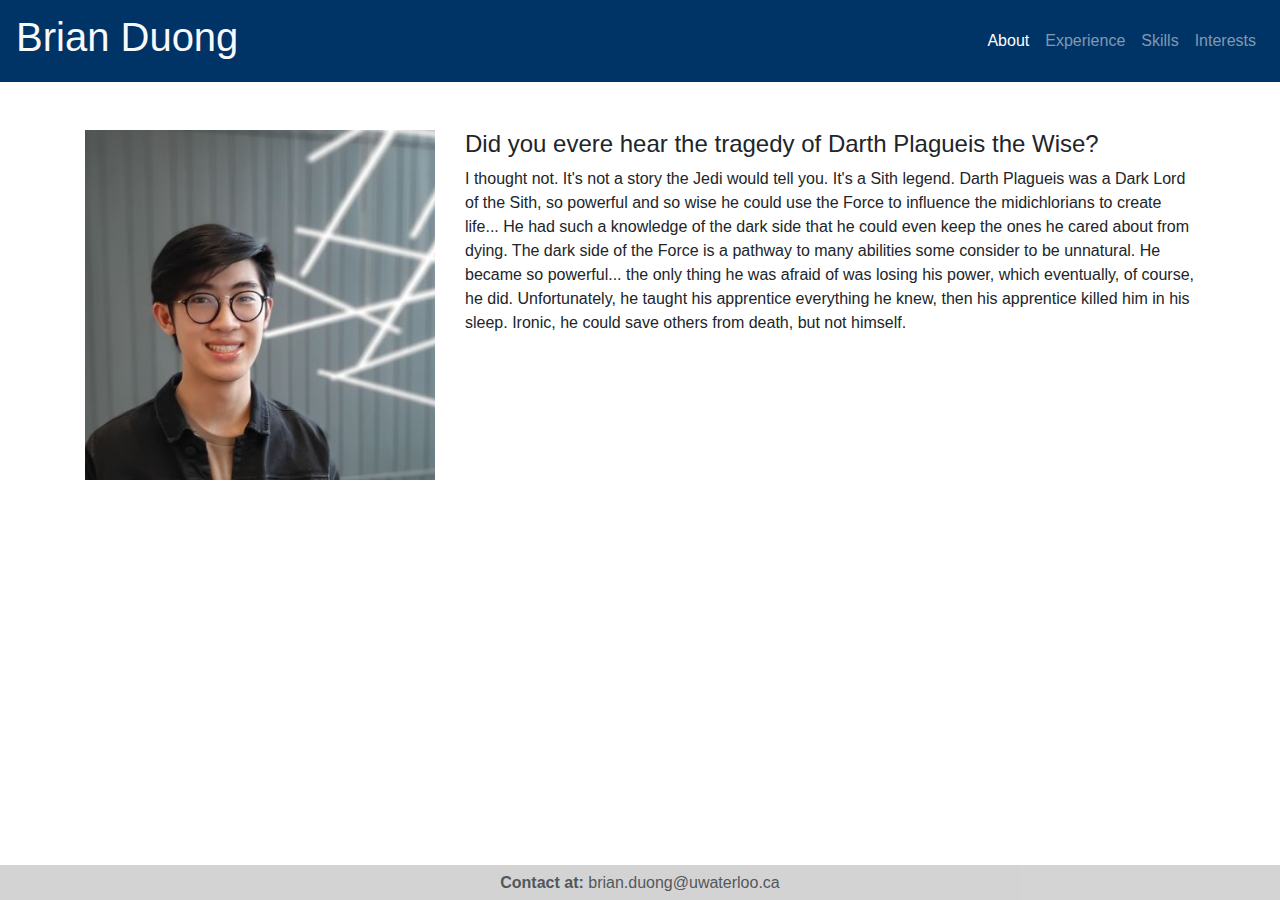
==== index.html @ 32a1fce7 "Add files via upload" ====
<!doctype html>
<html lang="en">
	<head>
		<link rel="shortcut icon" type="image/png" href="favicon.png">
		<link rel="stylesheet" type="text/css" href="style.css" />
		<meta charset="utf-8">
		<meta name="viewport" content="width=device-width, initial-scale=1, shrink-to-fit=no">
		<link rel="stylesheet" href="https://stackpath.bootstrapcdn.com/bootstrap/4.4.1/css/bootstrap.min.css" integrity="sha384-Vkoo8x4CGsO3+Hhxv8T/Q5PaXtkKtu6ug5TOeNV6gBiFeWPGFN9MuhOf23Q9Ifjh" crossorigin="anonymous">
		<title>Brian</title>
 	</head>
  	<body data-target="#navbarResponsive">
		<nav class="navbar navbar-expand-md navbar-dark" style="background-color: #003366;">
			<a class="navbar-brand"> <h1 class="text-light">Brian Duong</h1> </a>
			<button class="navbar-toggler" type="button" data-toggle="collapse" data-target="#navbarResponsive">
				<span class="navbar-toggler-icon"></span>
			</button>
			<div class="collapse navbar-collapse" id="navbarResponsive">
				<ul class="navbar-nav ml-auto">
					<li class="nav-item active">
						<a class="nav-link" href="index.html">About</a></li>
					<li class="nav-item">
						<a class="nav-link" href="exp.html">Experience</a></li>
					<li class="nav-item">
						<a class="nav-link" href="skills.html">Skills</a></li>
					<li class="nav-item">
						<a class="nav-link" href="int.html">Interests</a></li>
				</ul>
			</div>
		</nav>
		<div class="container">
			<br /><br />
			<div class="row">
				<div class="col-md-4 text-center">
					<img src="headshot.jpg" alt="me" class="img-fluid">
				</div>
				<div class="col-md-8 text-left">
				<h4>Did you evere hear the tragedy of Darth Plagueis the Wise?</h4>
				<p> I thought not. It's not a story the Jedi would tell you. It's a Sith legend.
			            Darth Plagueis was a Dark Lord of the Sith, so powerful and so wise he could use the Force to influence the midichlorians to create life... 
				He had such a knowledge of the dark side that he could even keep the ones he cared about from dying. The dark side of the Force is a pathway to many abilities some consider to be unnatural. 
				He became so powerful... the only thing he was afraid of was losing his power, which eventually, of course, he did. Unfortunately, he taught his apprentice everything he knew, 
				then his apprentice killed him in his sleep. Ironic, he could save others from death, but not himself.</p>
				</div>
			</div>		
			<br /><br />
			<div class="fixed-bottom">
					<div class="p-2 mb-0 text-dark opa" style="background-color: #CCCCCC;">
						<h6 class="text-center mb-0"><strong>Contact at: </strong> brian.duong@uwaterloo.ca</h6>
					</div>
			</div>
		</div>
   		<script src="https://code.jquery.com/jquery-3.4.1.slim.min.js" integrity="sha384-J6qa4849blE2+poT4WnyKhv5vZF5SrPo0iEjwBvKU7imGFAV0wwj1yYfoRSJoZ+n" crossorigin="anonymous"></script>
    		<script src="https://cdn.jsdelivr.net/npm/popper.js@1.16.0/dist/umd/popper.min.js" integrity="sha384-Q6E9RHvbIyZFJoft+2mJbHaEWldlvI9IOYy5n3zV9zzTtmI3UksdQRVvoxMfooAo" crossorigin="anonymous"></script>
    		<script src="https://stackpath.bootstrapcdn.com/bootstrap/4.4.1/js/bootstrap.min.js" integrity="sha384-wfSDF2E50Y2D1uUdj0O3uMBJnjuUD4Ih7YwaYd1iqfktj0Uod8GCExl3Og8ifwB6" crossorigin="anonymous"></script>
  	</body>
</html>
---- style.css ----
span.tab-space {
  padding-left:30px;
}

.opa{
	opacity: 0.85;
}
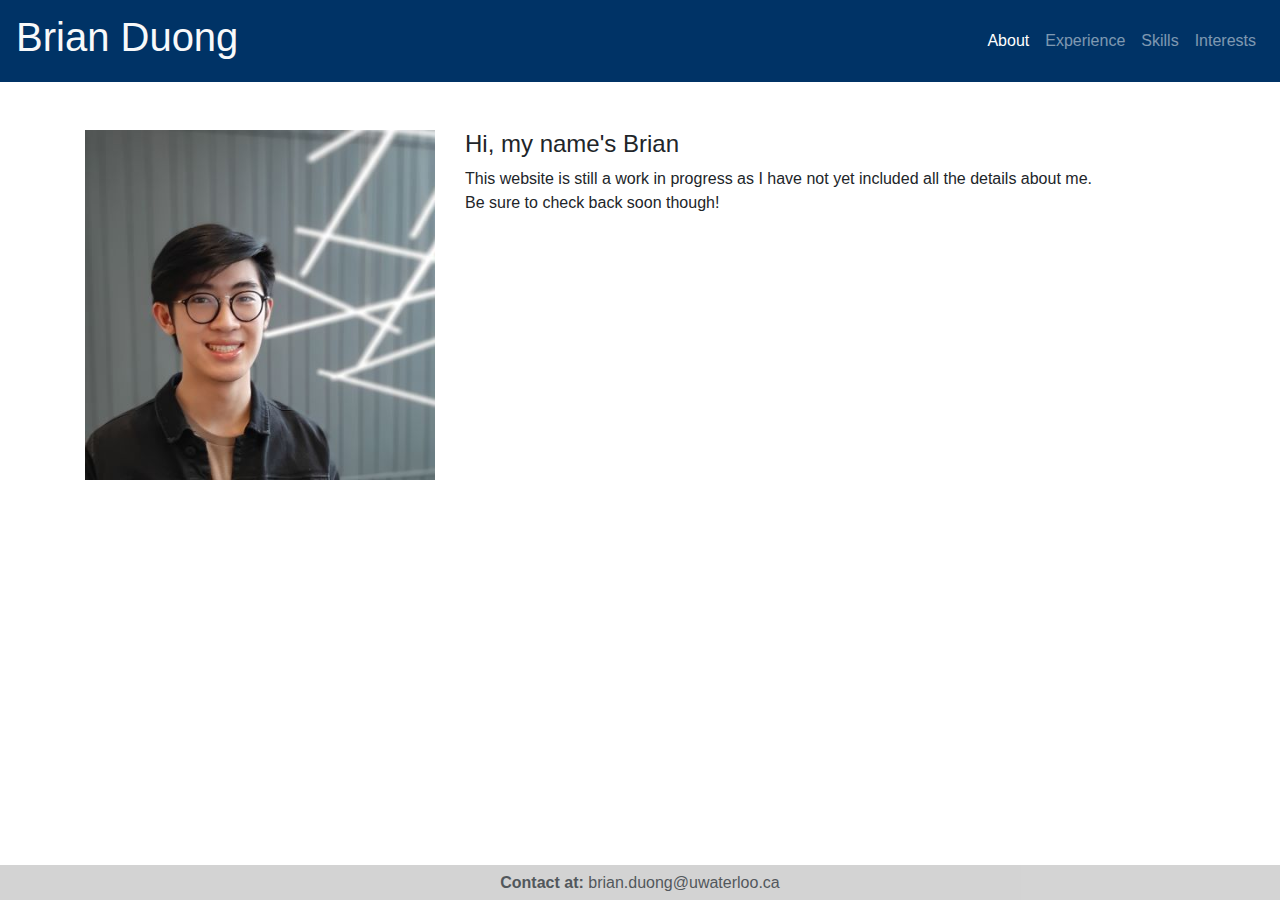
==== commit 39510028: "Update index.html" ====
--- a/index.html
+++ b/index.html
@@ -17,13 +17,13 @@
 			<div class="collapse navbar-collapse" id="navbarResponsive">
 				<ul class="navbar-nav ml-auto">
 					<li class="nav-item active">
-						<a class="nav-link" href="index.html">About</a></li>
+						<a class="nav-link" href="index.htmls">About</a></li>
 					<li class="nav-item">
-						<a class="nav-link" href="exp.html">Experience</a></li>
+						<a class="nav-link" href="exp.htmls">Experience</a></li>
 					<li class="nav-item">
-						<a class="nav-link" href="skills.html">Skills</a></li>
+						<a class="nav-link" href="skills.htmls">Skills</a></li>
 					<li class="nav-item">
-						<a class="nav-link" href="int.html">Interests</a></li>
+						<a class="nav-link" href="int.htmls">Interests</a></li>
 				</ul>
 			</div>
 		</nav>
@@ -34,12 +34,9 @@
 					<img src="headshot.jpg" alt="me" class="img-fluid">
 				</div>
 				<div class="col-md-8 text-left">
-				<h4>Did you evere hear the tragedy of Darth Plagueis the Wise?</h4>
-				<p> I thought not. It's not a story the Jedi would tell you. It's a Sith legend.
-			            Darth Plagueis was a Dark Lord of the Sith, so powerful and so wise he could use the Force to influence the midichlorians to create life... 
-				He had such a knowledge of the dark side that he could even keep the ones he cared about from dying. The dark side of the Force is a pathway to many abilities some consider to be unnatural. 
-				He became so powerful... the only thing he was afraid of was losing his power, which eventually, of course, he did. Unfortunately, he taught his apprentice everything he knew, 
-				then his apprentice killed him in his sleep. Ironic, he could save others from death, but not himself.</p>
+				<h4>Hi, my name's Brian</h4>
+				<p> This website is still a work in progress as I have not yet included all the details about me.
+					<br />Be sure to check back soon though!</p>
 				</div>
 			</div>		
 			<br /><br />
@@ -53,4 +50,4 @@
     		<script src="https://cdn.jsdelivr.net/npm/popper.js@1.16.0/dist/umd/popper.min.js" integrity="sha384-Q6E9RHvbIyZFJoft+2mJbHaEWldlvI9IOYy5n3zV9zzTtmI3UksdQRVvoxMfooAo" crossorigin="anonymous"></script>
     		<script src="https://stackpath.bootstrapcdn.com/bootstrap/4.4.1/js/bootstrap.min.js" integrity="sha384-wfSDF2E50Y2D1uUdj0O3uMBJnjuUD4Ih7YwaYd1iqfktj0Uod8GCExl3Og8ifwB6" crossorigin="anonymous"></script>
   	</body>
-</html>+</html>
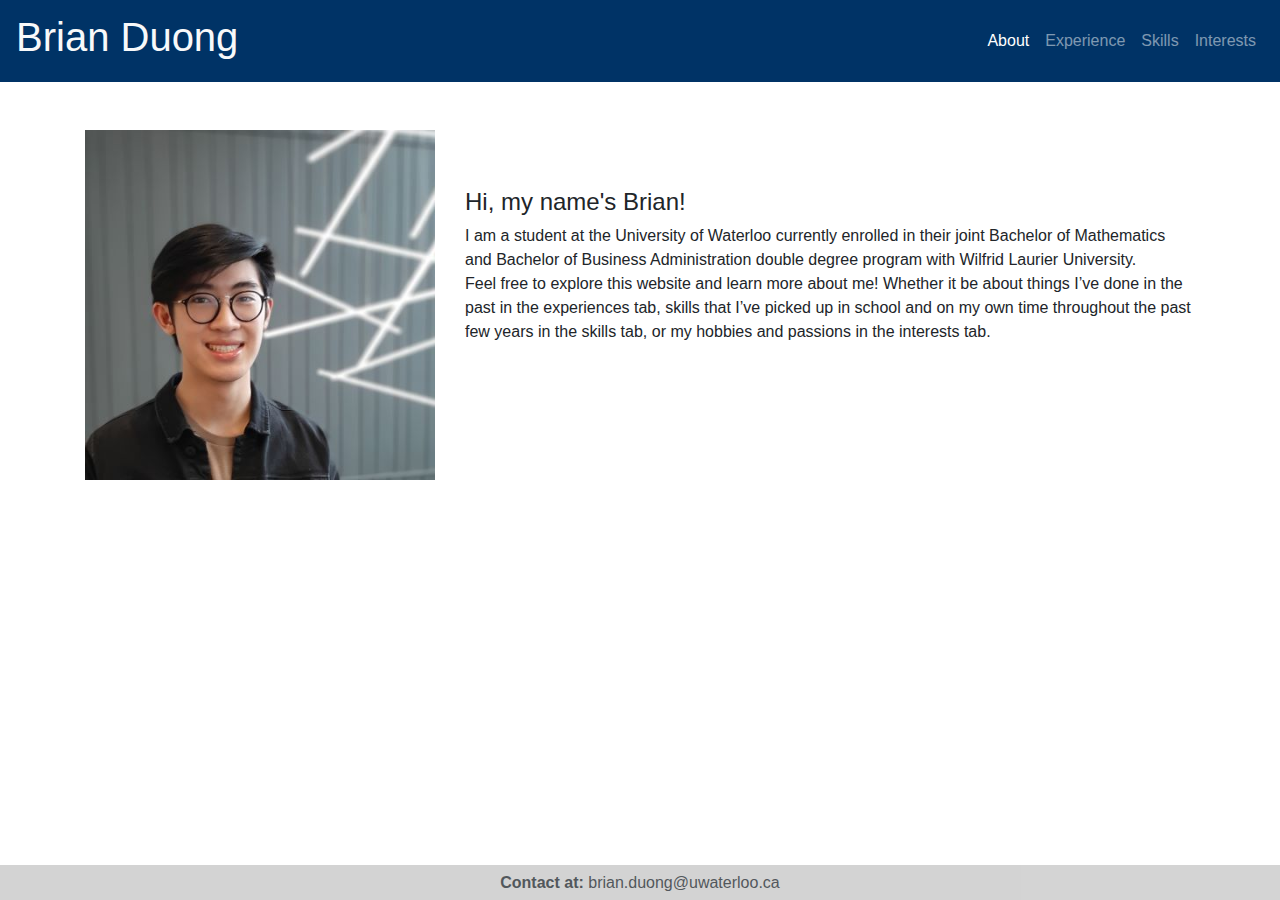
==== commit a20deba9: "Update index.html" ====
--- a/index.html
+++ b/index.html
@@ -34,9 +34,14 @@
 					<img src="headshot.jpg" alt="me" class="img-fluid">
 				</div>
 				<div class="col-md-8 text-left">
-				<h4>Hi, my name's Brian</h4>
-				<p> This website is still a work in progress as I have not yet included all the details about me.
-					<br />Be sure to check back soon though!</p>
+				<h4><br /><br />Hi, my name's Brian!</h4>
+				<p> I am a student at the University of Waterloo currently enrolled in their joint Bachelor of
+Mathematics and Bachelor of Business Administration double degree program with
+Wilfrid Laurier University.
+					<br />Feel free to explore this website and learn more about me! Whether it be about things
+I’ve done in the past in the experiences tab, skills that I’ve picked up in school and on my
+own time throughout the past few years in the skills tab, or my hobbies and passions in
+the interests tab.</p>
 				</div>
 			</div>		
 			<br /><br />
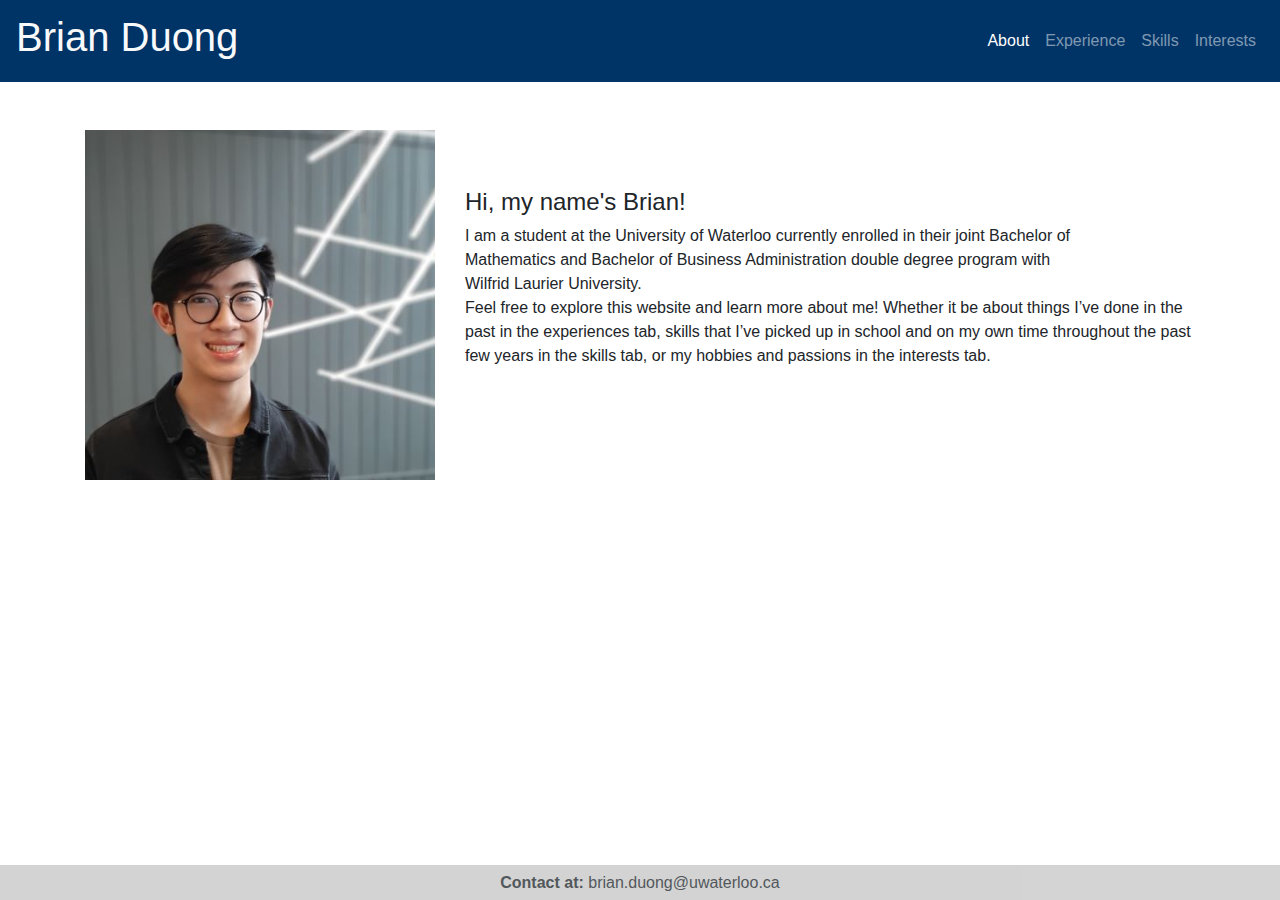
==== commit 3766dfee: "Update index.html" ====
--- a/index.html
+++ b/index.html
@@ -34,9 +34,9 @@
 					<img src="headshot.jpg" alt="me" class="img-fluid">
 				</div>
 				<div class="col-md-8 text-left">
-				<h4><br /><br />Hi, my name's Brian!</h4>
-				<p> I am a student at the University of Waterloo currently enrolled in their joint Bachelor of
-Mathematics and Bachelor of Business Administration double degree program with
+				<h4><br /><br />Hi, my name's Brian!<br /></h4>
+				<p> I am a student at the University of Waterloo currently enrolled in their joint Bachelor of <br />
+Mathematics and Bachelor of Business Administration double degree program with<br />
 Wilfrid Laurier University.
 					<br />Feel free to explore this website and learn more about me! Whether it be about things
 I’ve done in the past in the experiences tab, skills that I’ve picked up in school and on my
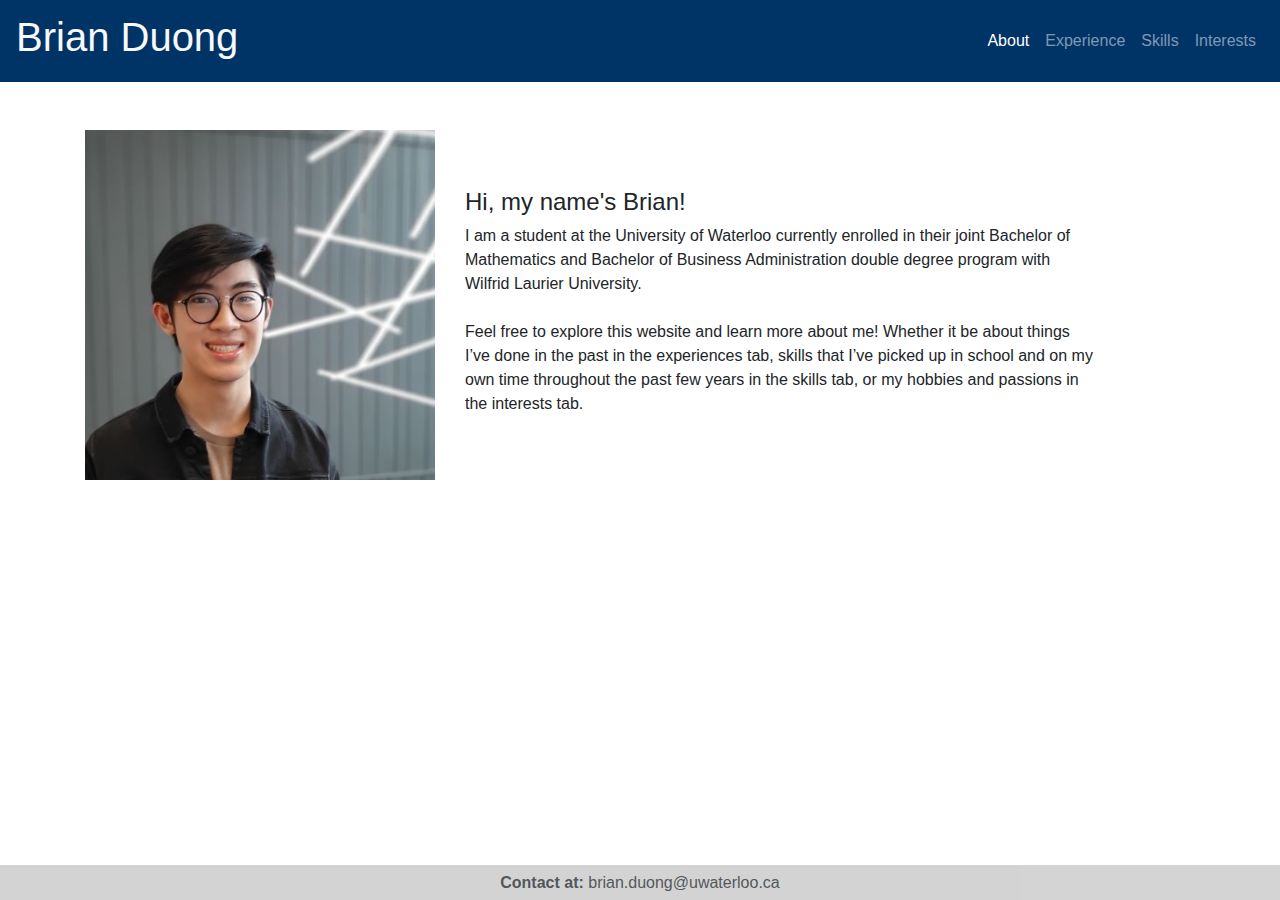
==== commit f90c9174: "Update index.html" ====
--- a/index.html
+++ b/index.html
@@ -38,9 +38,9 @@
 				<p> I am a student at the University of Waterloo currently enrolled in their joint Bachelor of <br />
 Mathematics and Bachelor of Business Administration double degree program with<br />
 Wilfrid Laurier University.
-					<br />Feel free to explore this website and learn more about me! Whether it be about things
-I’ve done in the past in the experiences tab, skills that I’ve picked up in school and on my
-own time throughout the past few years in the skills tab, or my hobbies and passions in
+				<br /><br />Feel free to explore this website and learn more about me! Whether it be about things<br />
+I’ve done in the past in the experiences tab, skills that I’ve picked up in school and on my<br />
+own time throughout the past few years in the skills tab, or my hobbies and passions in<br />
 the interests tab.</p>
 				</div>
 			</div>		
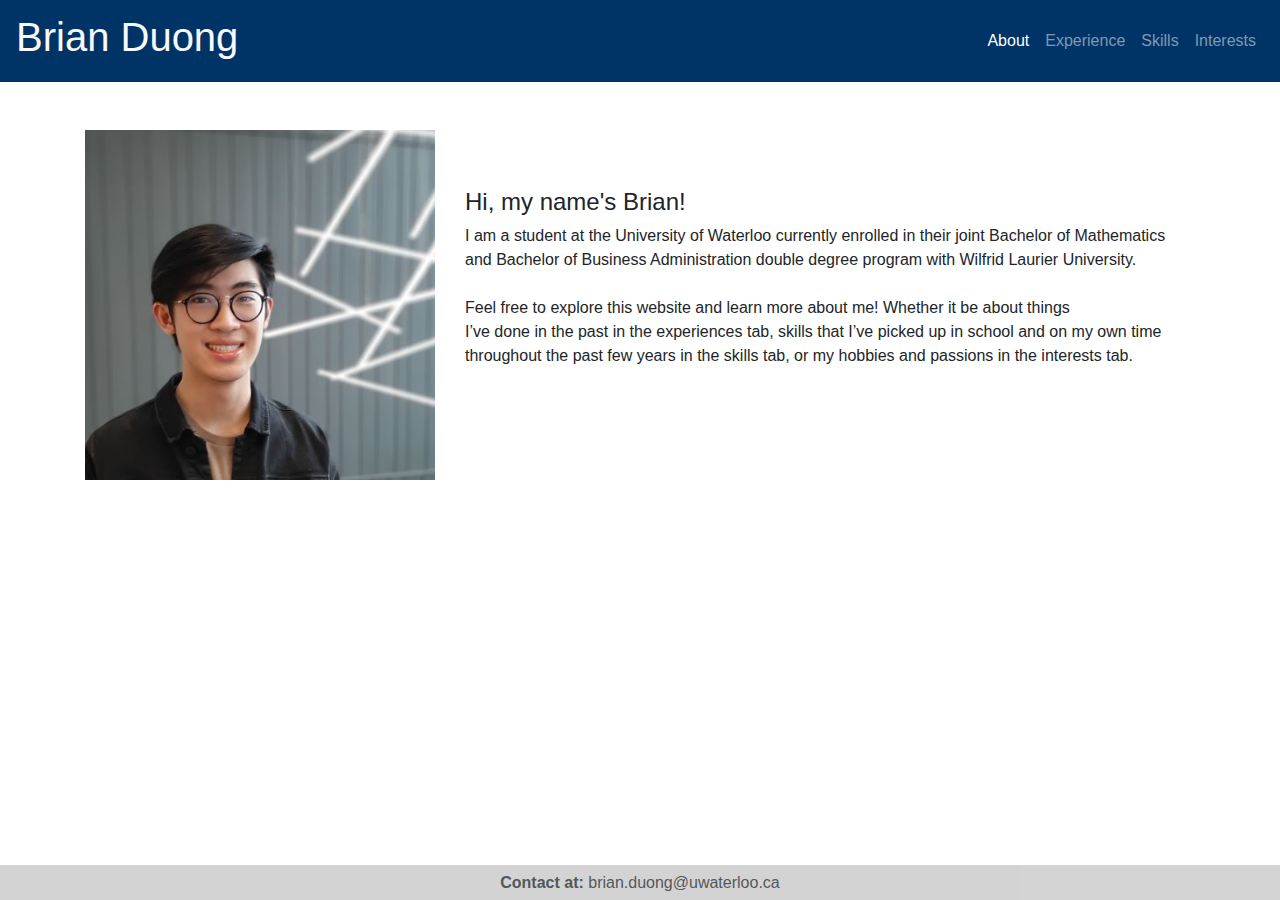
==== commit 6c574713: "Update index.html" ====
--- a/index.html
+++ b/index.html
@@ -35,12 +35,12 @@
 				</div>
 				<div class="col-md-8 text-left">
 				<h4><br /><br />Hi, my name's Brian!<br /></h4>
-				<p> I am a student at the University of Waterloo currently enrolled in their joint Bachelor of <br />
-Mathematics and Bachelor of Business Administration double degree program with<br />
+				<p> I am a student at the University of Waterloo currently enrolled in their joint Bachelor of 
+Mathematics and Bachelor of Business Administration double degree program with
 Wilfrid Laurier University.
 				<br /><br />Feel free to explore this website and learn more about me! Whether it be about things<br />
-I’ve done in the past in the experiences tab, skills that I’ve picked up in school and on my<br />
-own time throughout the past few years in the skills tab, or my hobbies and passions in<br />
+I’ve done in the past in the experiences tab, skills that I’ve picked up in school and on my
+own time throughout the past few years in the skills tab, or my hobbies and passions in
 the interests tab.</p>
 				</div>
 			</div>		
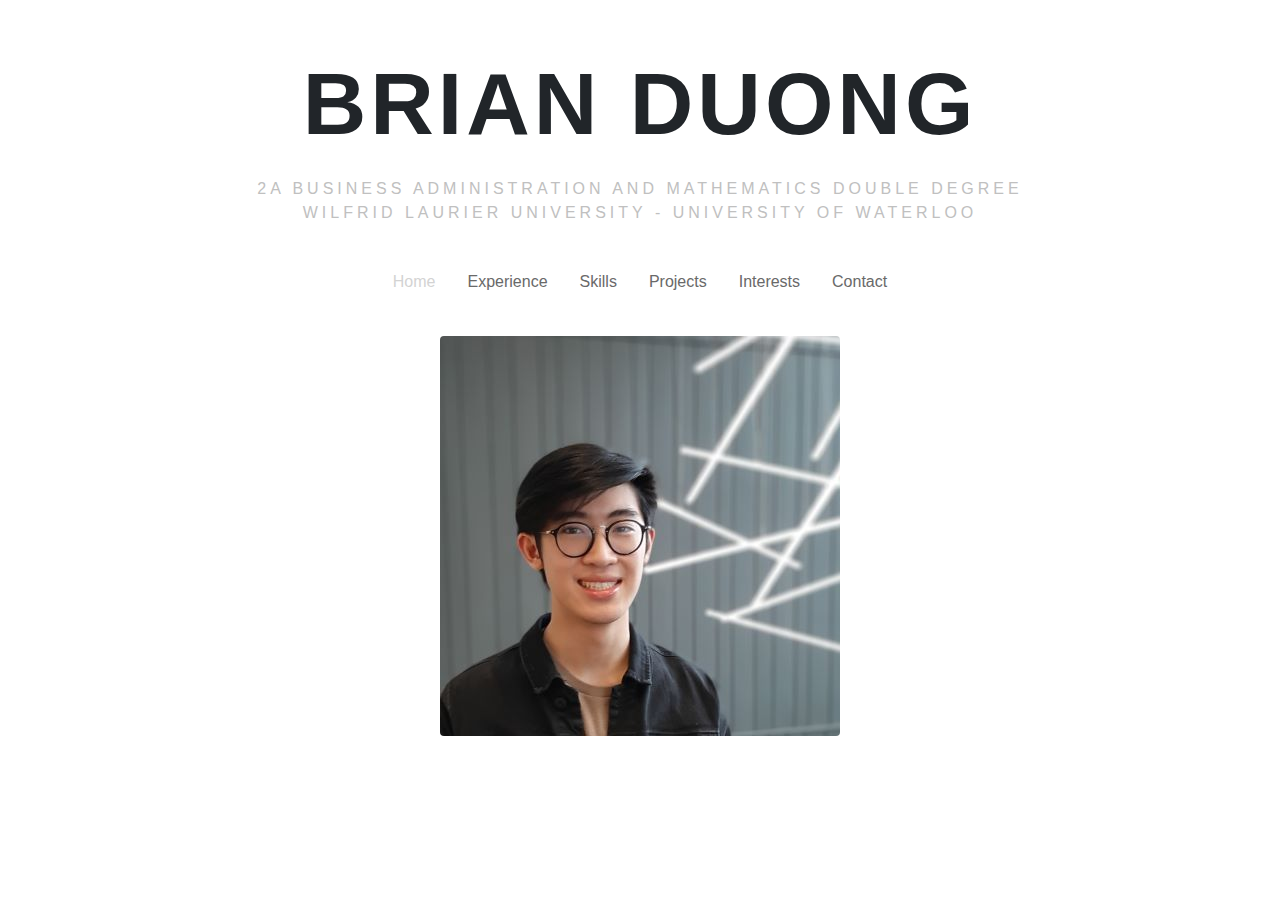
==== commit 66991d31: "Add files via upload" ====
--- a/index.html
+++ b/index.html
@@ -1,58 +1,45 @@
 <!doctype html>
 <html lang="en">
 	<head>
-		<link rel="shortcut icon" type="image/png" href="favicon.png">
 		<link rel="stylesheet" type="text/css" href="style.css" />
+		<link href="https://fonts.googleapis.com/css2?family=Nunito+Sans&display=swap" rel="stylesheet">
 		<meta charset="utf-8">
 		<meta name="viewport" content="width=device-width, initial-scale=1, shrink-to-fit=no">
 		<link rel="stylesheet" href="https://stackpath.bootstrapcdn.com/bootstrap/4.4.1/css/bootstrap.min.css" integrity="sha384-Vkoo8x4CGsO3+Hhxv8T/Q5PaXtkKtu6ug5TOeNV6gBiFeWPGFN9MuhOf23Q9Ifjh" crossorigin="anonymous">
 		<title>Brian</title>
+		<link rel="shortcut icon" type="image/png" href="favicon.png">
  	</head>
-  	<body data-target="#navbarResponsive">
-		<nav class="navbar navbar-expand-md navbar-dark" style="background-color: #003366;">
-			<a class="navbar-brand"> <h1 class="text-light">Brian Duong</h1> </a>
+	<body data-target="#navbarResponsive">
+		<div class="title">
+			<h1 class="display-2"><strong>BRIAN DUONG</strong></h1>
+			<p>2A BUSINESS ADMINISTRATION AND MATHEMATICS DOUBLE DEGREE</br>WILFRID LAURIER UNIVERSITY - UNIVERSITY OF WATERLOO</p>
+		</div>
+		<nav class="navbar navbar-expand-md navbar-light">
 			<button class="navbar-toggler" type="button" data-toggle="collapse" data-target="#navbarResponsive">
 				<span class="navbar-toggler-icon"></span>
 			</button>
 			<div class="collapse navbar-collapse" id="navbarResponsive">
-				<ul class="navbar-nav ml-auto">
+				<ul class="nav justify-content-center mx-auto navcol">
 					<li class="nav-item active">
-						<a class="nav-link" href="index.htmls">About</a></li>
+						<a class="nav-link" href="index.html">Home</a></li>
 					<li class="nav-item">
-						<a class="nav-link" href="exp.htmls">Experience</a></li>
+						<a class="nav-link" href="experience.html">Experience</a></li>
 					<li class="nav-item">
-						<a class="nav-link" href="skills.htmls">Skills</a></li>
+						<a class="nav-link" href="skills.html">Skills</a></li>
 					<li class="nav-item">
-						<a class="nav-link" href="int.htmls">Interests</a></li>
+						<a class="nav-link" href="projects.html">Projects</a></li>
+					<li class="nav-item">
+						<a class="nav-link" href="interests.html">Interests</a></li>
+					<li class="nav-item">
+						<a class="nav-link" href="contact.html">Contact</a></li>
 				</ul>
 			</div>
 		</nav>
-		<div class="container">
-			<br /><br />
-			<div class="row">
-				<div class="col-md-4 text-center">
-					<img src="headshot.jpg" alt="me" class="img-fluid">
-				</div>
-				<div class="col-md-8 text-left">
-				<h4><br /><br />Hi, my name's Brian!<br /></h4>
-				<p> I am a student at the University of Waterloo currently enrolled in their joint Bachelor of 
-Mathematics and Bachelor of Business Administration double degree program with
-Wilfrid Laurier University.
-				<br /><br />Feel free to explore this website and learn more about me! Whether it be about things<br />
-I’ve done in the past in the experiences tab, skills that I’ve picked up in school and on my
-own time throughout the past few years in the skills tab, or my hobbies and passions in
-the interests tab.</p>
-				</div>
-			</div>		
-			<br /><br />
-			<div class="fixed-bottom">
-					<div class="p-2 mb-0 text-dark opa" style="background-color: #CCCCCC;">
-						<h6 class="text-center mb-0"><strong>Contact at: </strong> brian.duong@uwaterloo.ca</h6>
-					</div>
-			</div>
+		<div class="im">
+			<img src="headshot.jpg" class="img-fluid rounded mx-auto d-block" alt="Responsive image">
 		</div>
-   		<script src="https://code.jquery.com/jquery-3.4.1.slim.min.js" integrity="sha384-J6qa4849blE2+poT4WnyKhv5vZF5SrPo0iEjwBvKU7imGFAV0wwj1yYfoRSJoZ+n" crossorigin="anonymous"></script>
+		<script src="https://code.jquery.com/jquery-3.4.1.slim.min.js" integrity="sha384-J6qa4849blE2+poT4WnyKhv5vZF5SrPo0iEjwBvKU7imGFAV0wwj1yYfoRSJoZ+n" crossorigin="anonymous"></script>
     		<script src="https://cdn.jsdelivr.net/npm/popper.js@1.16.0/dist/umd/popper.min.js" integrity="sha384-Q6E9RHvbIyZFJoft+2mJbHaEWldlvI9IOYy5n3zV9zzTtmI3UksdQRVvoxMfooAo" crossorigin="anonymous"></script>
     		<script src="https://stackpath.bootstrapcdn.com/bootstrap/4.4.1/js/bootstrap.min.js" integrity="sha384-wfSDF2E50Y2D1uUdj0O3uMBJnjuUD4Ih7YwaYd1iqfktj0Uod8GCExl3Og8ifwB6" crossorigin="anonymous"></script>
-  	</body>
-</html>
+	</body>
+</html>--- a/style.css
+++ b/style.css
@@ -1,7 +1,29 @@
-span.tab-space {
-  padding-left:30px;
+.title {
+	text-align: center;
+	padding: 4% 1% 1% 1%;
+	letter-spacing: 0.25em;
+	font-family: 'Lato', sans-serif;
 }
 
-.opa{
-	opacity: 0.85;
+.title h1 {
+	font-weight: 700;
 }
+
+.title p {
+	padding: 1% 0% 0% 0%;
+	color: #C0C0C0;
+}
+
+.im {
+	padding: 2% 0% 0% 0%;
+}
+
+.navcol a{
+	color: #696969;
+}
+
+.nav-item.active .nav-link,
+.nav-item:hover .nav-link{
+	color: #D3D3D3;
+}
+
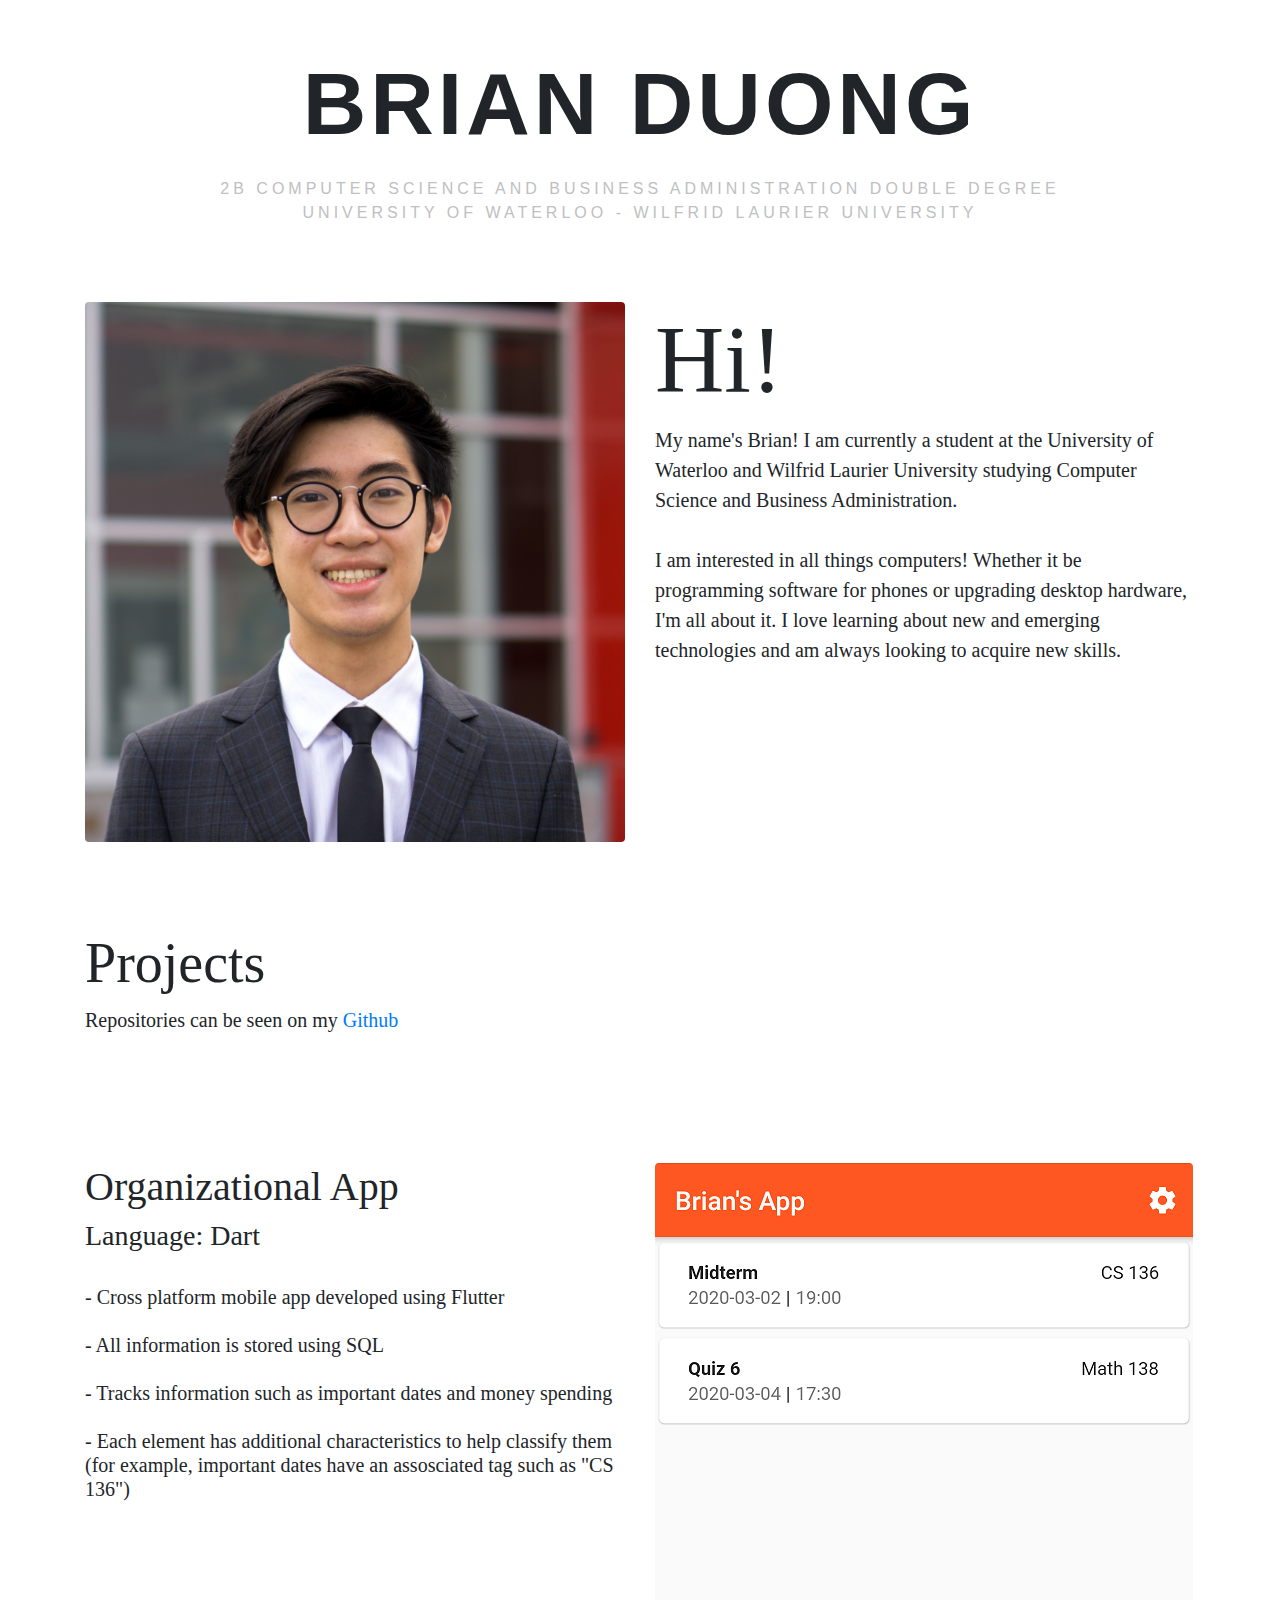
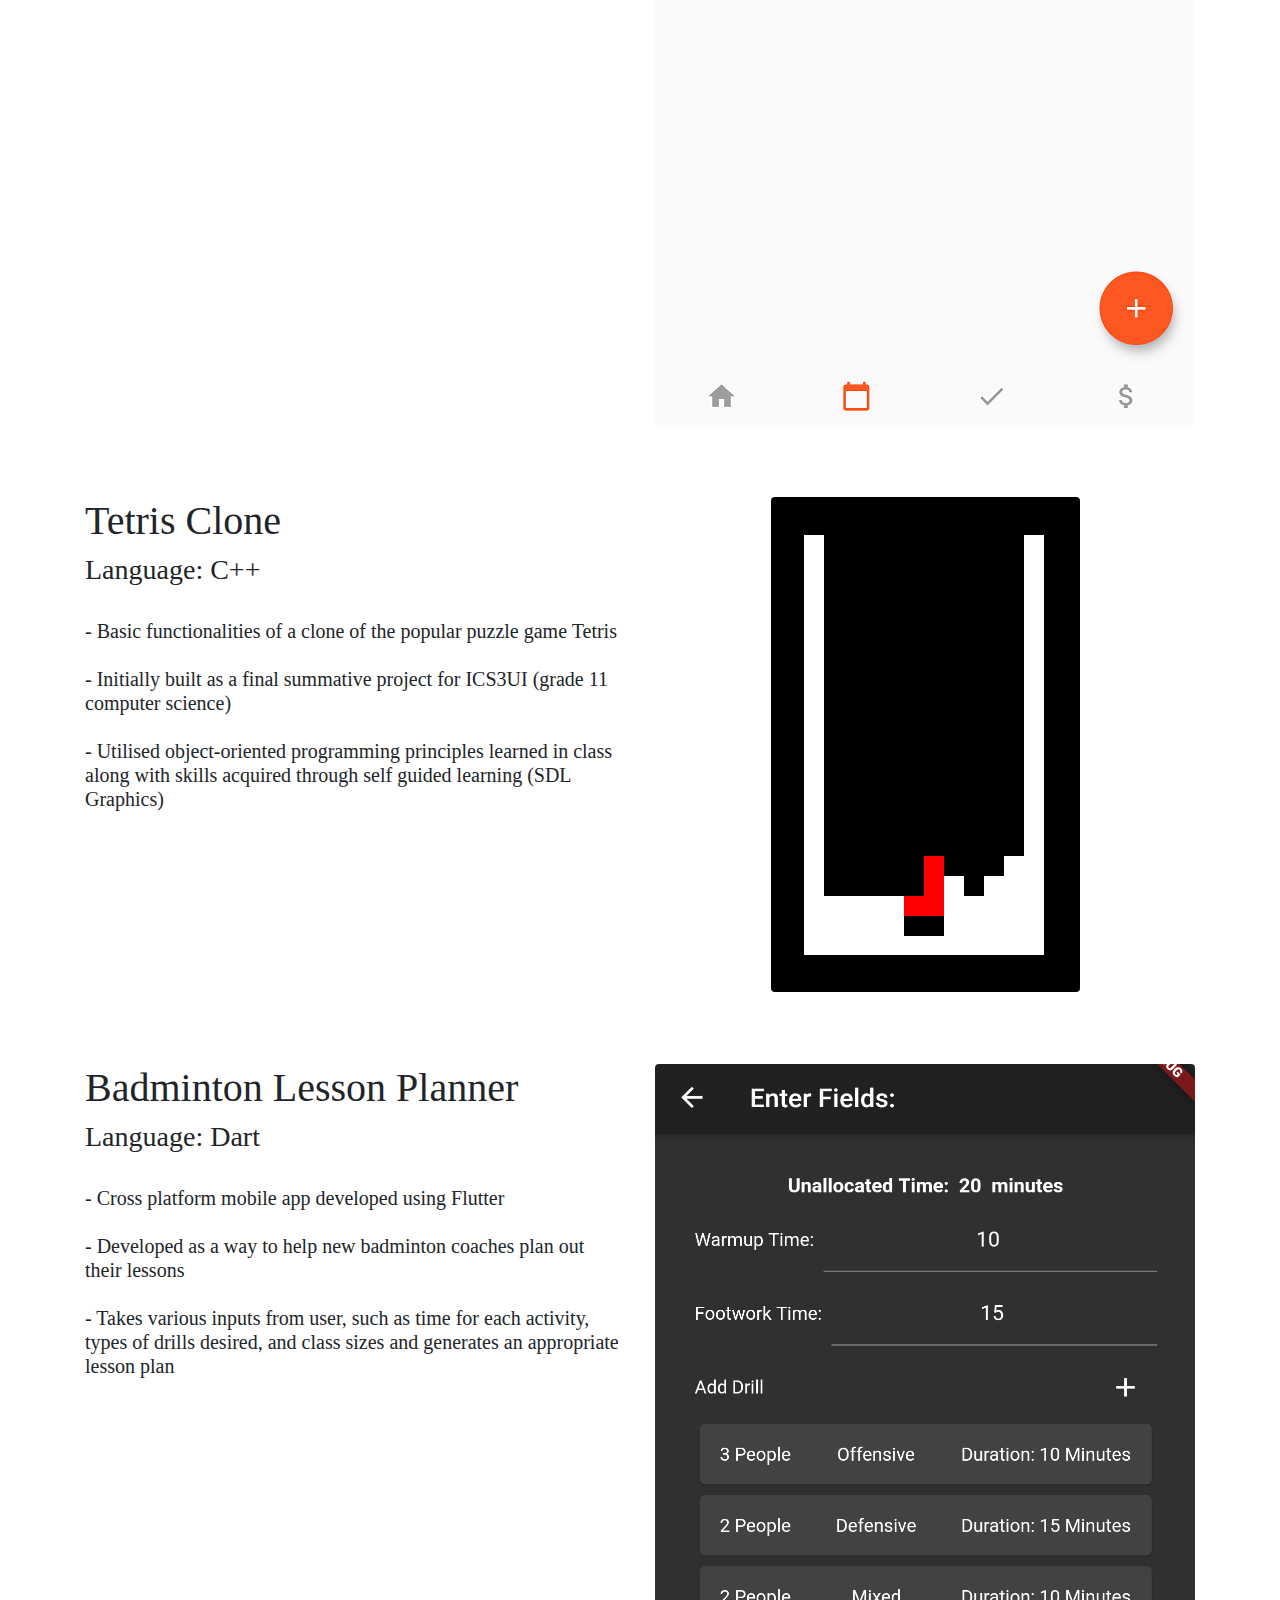
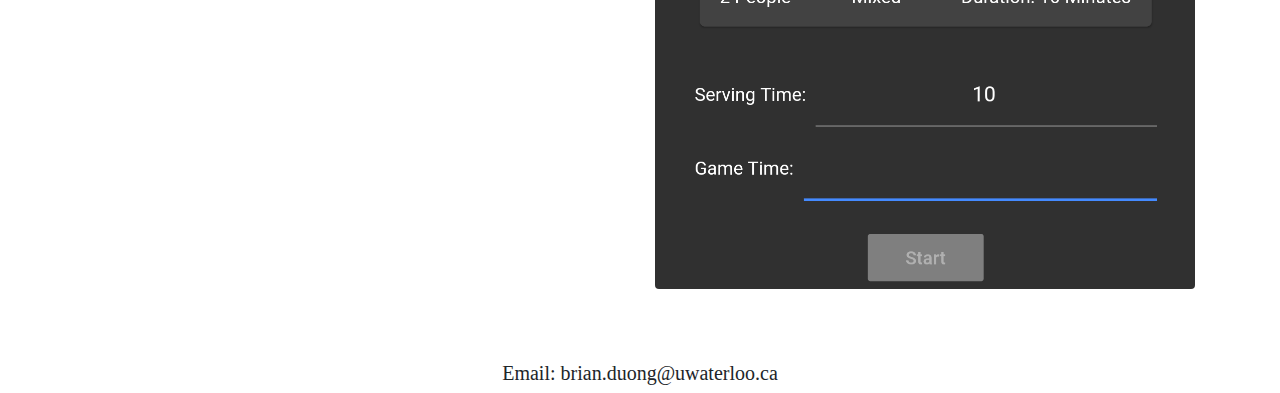
==== commit ea5ee040: "Add files via upload" ====
--- a/index.html
+++ b/index.html
@@ -12,31 +12,77 @@
 	<body data-target="#navbarResponsive">
 		<div class="title">
 			<h1 class="display-2"><strong>BRIAN DUONG</strong></h1>
-			<p>2A BUSINESS ADMINISTRATION AND MATHEMATICS DOUBLE DEGREE</br>WILFRID LAURIER UNIVERSITY - UNIVERSITY OF WATERLOO</p>
+			<p>2B COMPUTER SCIENCE AND BUSINESS ADMINISTRATION DOUBLE DEGREE</br>UNIVERSITY OF WATERLOO - WILFRID LAURIER UNIVERSITY</p>
 		</div>
-		<nav class="navbar navbar-expand-md navbar-light">
-			<button class="navbar-toggler" type="button" data-toggle="collapse" data-target="#navbarResponsive">
-				<span class="navbar-toggler-icon"></span>
-			</button>
-			<div class="collapse navbar-collapse" id="navbarResponsive">
-				<ul class="nav justify-content-center mx-auto navcol">
-					<li class="nav-item active">
-						<a class="nav-link" href="index.html">Home</a></li>
-					<li class="nav-item">
-						<a class="nav-link" href="experience.html">Experience</a></li>
-					<li class="nav-item">
-						<a class="nav-link" href="skills.html">Skills</a></li>
-					<li class="nav-item">
-						<a class="nav-link" href="projects.html">Projects</a></li>
-					<li class="nav-item">
-						<a class="nav-link" href="interests.html">Interests</a></li>
-					<li class="nav-item">
-						<a class="nav-link" href="contact.html">Contact</a></li>
-				</ul>
+		<div class="container mt-5">
+			<div class="row">
+				<div class="col-md-6 mb-4">
+					<img src="headshot.jpg" class="img-fluid rounded" alt="Me">
+				</div>
+				<div class="col-md-6 para">
+					<h1 class="display-1">Hi!</h1>
+					<p style="font-size: 20px">
+					My name's Brian! I am currently a student at the University of Waterloo and 
+					Wilfrid Laurier University studying Computer Science and Business Administration.<br><br>
+					I am interested in all things computers! Whether it be programming software for phones or 
+					upgrading desktop hardware, I'm all about it. I love learning about new and emerging technologies 
+					and am always looking to acquire new skills.
+					</p>
+				</div>
 			</div>
-		</nav>
-		<div class="im">
-			<img src="headshot.jpg" class="img-fluid rounded mx-auto d-block" alt="Responsive image">
+		</div>
+		<div class="jumbotron jumbotron-fluid bg-white para">
+  			<div class="container">
+    				<h1 class="display-4">Projects</h1>
+    				<p class="lead">Repositories can be seen on my <a href="https://github.com/b7duongcs">Github</a></p>
+  			</div>
+		</div>
+		<div class="container mt-5">
+			<div class="row">
+				<div class="col-md-6 para">
+					<h1>Organizational App</h1>
+					<h3>Language: Dart</h3>
+					<h5><br>- Cross platform mobile app developed using Flutter<br><br>- All information is stored using SQL<br><br>- Tracks information such as important dates and money spending
+<br><br>- Each element has additional characteristics to help classify them (for example, important dates have an assosciated tag such as "CS 136")
+					</h5>
+				</div>
+				<div class="col-md-6 mb-4">
+					<img src="Item In 2.png" class="img-fluid rounded" alt="Screenshot">
+				</div>
+			</div>
+		</div>
+		<div class="container mt-5">
+			<div class="row">
+				<div class="col-md-6 para">
+					<h1>Tetris Clone</h1>
+					<h3>Language: C++</h3>
+					<h5>
+					<br>- Basic functionalities of a clone of the popular puzzle game Tetris<br><br>- Initially built as a final summative project for ICS3UI (grade 11 computer science)
+<br><br>- Utilised object-oriented programming principles learned in class along with skills acquired through self guided learning (SDL Graphics)
+					</h5>
+				</div>
+				<div class="col-md-6 mb-4">
+					<img src="tetris.png" class="img-fluid rounded mx-auto d-block" alt="Tetris Clone">
+				</div>
+			</div>
+		</div>
+		<div class="container mt-5">
+			<div class="row">
+				<div class="col-md-6 para">
+					<h1>Badminton Lesson Planner</h1>
+					<h3>Language: Dart</h3>
+					<h5>
+					<br>- Cross platform mobile app developed using Flutter<br><br>- Developed as a way to help new badminton coaches plan out their lessons
+<br><br>- Takes various inputs from user, such as time for each activity, types of drills desired, and class sizes and generates an appropriate lesson plan
+					</h5>
+				</div>
+				<div class="col-md-6 mb-4">
+					<img src="blp.png" class="img-fluid rounded mx-auto d-block" alt="Badminton Lesson Planner">
+				</div>
+			</div>
+		</div>
+		<div class="sticky-bottom eml mt-5">
+			<h5>Email: brian.duong@uwaterloo.ca</h5>
 		</div>
 		<script src="https://code.jquery.com/jquery-3.4.1.slim.min.js" integrity="sha384-J6qa4849blE2+poT4WnyKhv5vZF5SrPo0iEjwBvKU7imGFAV0wwj1yYfoRSJoZ+n" crossorigin="anonymous"></script>
     		<script src="https://cdn.jsdelivr.net/npm/popper.js@1.16.0/dist/umd/popper.min.js" integrity="sha384-Q6E9RHvbIyZFJoft+2mJbHaEWldlvI9IOYy5n3zV9zzTtmI3UksdQRVvoxMfooAo" crossorigin="anonymous"></script>
--- a/style.css
+++ b/style.css
@@ -14,16 +14,11 @@
 	color: #C0C0C0;
 }
 
-.im {
-	padding: 2% 0% 0% 0%;
+.para {
+	font-family: 'Lato', san-serif;
 }
 
-.navcol a{
-	color: #696969;
+.eml {
+	font-family: 'Lato', san-serif;
+	text-align: center;
 }
-
-.nav-item.active .nav-link,
-.nav-item:hover .nav-link{
-	color: #D3D3D3;
-}
-
